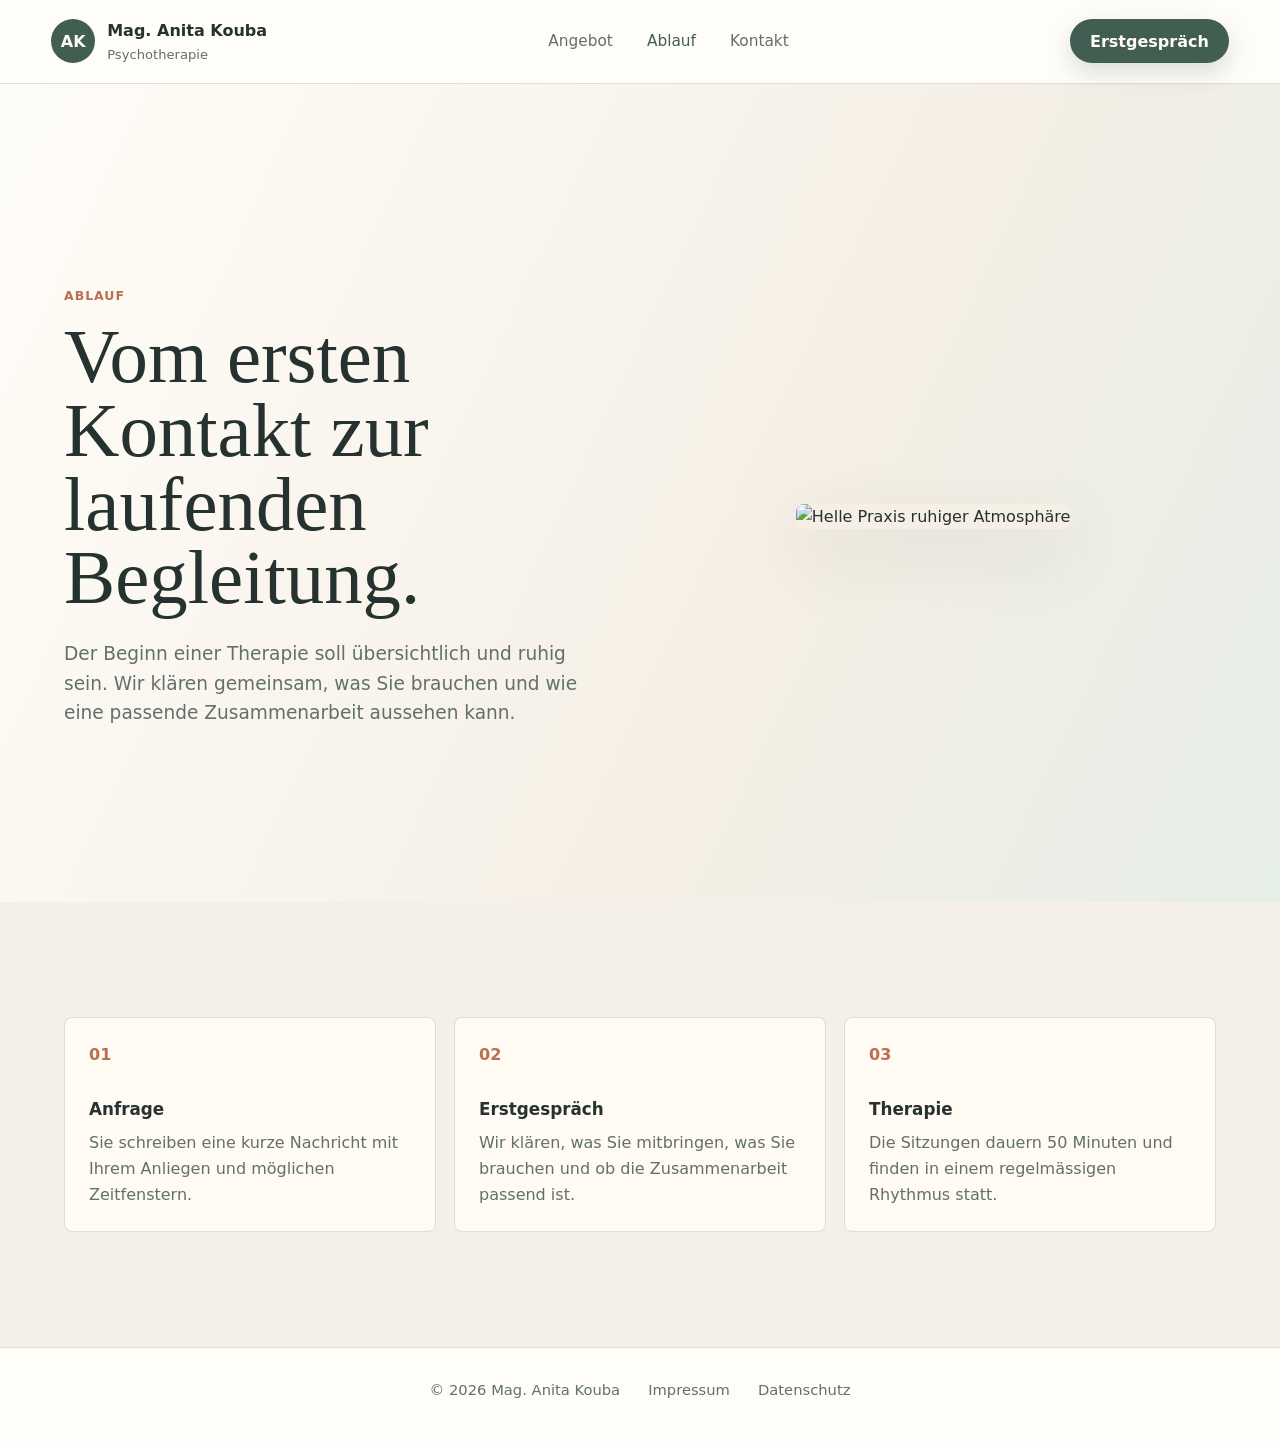
==== ablauf.html @ 10d9d9cb "new" ====
<!doctype html>
<html lang="de">
  <head>
    <meta charset="utf-8">
    <meta name="viewport" content="width=device-width, initial-scale=1">
    <title>Ablauf | Psychotherapie Mag. Anita Kouba</title>
    <meta name="description" content="Ablauf vom ersten Kontakt bis zur laufenden Psychotherapie.">
    <link rel="icon" href="assets/favicon.svg" type="image/svg+xml">
    <link rel="stylesheet" href="styles.css">
  </head>
  <body>
    <header class="site-header" aria-label="Hauptnavigation">
      <a class="brand" href="index.html" aria-label="Startseite">
        <span class="brand-mark" aria-hidden="true">AK</span>
        <span>
          <strong>Mag. Anita Kouba</strong>
          <small>Psychotherapie</small>
        </span>
      </a>
      <nav class="main-nav" aria-label="Seitennavigation">
        <a href="angebot.html">Angebot</a>
        <a href="ablauf.html" aria-current="page">Ablauf</a>
        <a href="kontakt.html">Kontakt</a>
      </nav>
      <a class="header-action" href="kontakt.html">Erstgespräch</a>
    </header>

    <main>
      <section class="hero">
        <div class="hero-copy">
          <p class="eyebrow">Ablauf</p>
          <h1>Vom ersten Kontakt zur laufenden Begleitung.</h1>
          <p class="lead">Der Beginn einer Therapie soll übersichtlich und ruhig sein. Wir klären gemeinsam, was Sie brauchen und wie eine passende Zusammenarbeit aussehen kann.</p>
        </div>
        <figure class="hero-media praxis-photo" aria-label="Praxisraum von Mag. Anita Kouba">
          <img src="assets/Praxis.png" alt="Helle Praxis  ruhiger Atmosphäre">
        </figure>
      </section>

      <section class="content-section process">
        <div class="steps" aria-label="Therapieablauf">
          <article>
            <span>01</span>
            <h3>Anfrage</h3>
            <p>Sie schreiben eine kurze Nachricht mit Ihrem Anliegen und möglichen Zeitfenstern.</p>
          </article>
          <article>
            <span>02</span>
            <h3>Erstgespräch</h3>
            <p>Wir klären, was Sie mitbringen, was Sie brauchen und ob die Zusammenarbeit passend ist.</p>
          </article>
          <article>
            <span>03</span>
            <h3>Therapie</h3>
            <p>Die Sitzungen dauern 50 Minuten und finden in einem regelmässigen Rhythmus statt.</p>
          </article>
        </div>
      </section>
    </main>

    <footer class="site-footer">
      <span>&copy; 2026 Mag. Anita Kouba</span>
      <a href="#">Impressum</a>
      <a href="#">Datenschutz</a>
    </footer>
  </body>
</html>
---- styles.css ----
:root {
  color-scheme: light;
  --ink: #25322f;
  --muted: #62706b;
  --soft: #f4f0e9;
  --paper: #fffdf8;
  --sage: #6d8478;
  --moss: #425d52;
  --clay: #b96f52;
  --line: rgba(37, 50, 47, 0.14);
  --shadow: 0 24px 70px rgba(54, 68, 63, 0.14);
}

* {
  box-sizing: border-box;
}

html {
  scroll-behavior: smooth;
}

body {
  margin: 0;
  font-family: Inter, ui-sans-serif, system-ui, -apple-system, BlinkMacSystemFont, "Segoe UI", sans-serif;
  background: var(--paper);
  color: var(--ink);
  line-height: 1.6;
}

a {
  color: inherit;
  text-decoration: none;
}

img {
  display: block;
  width: 100%;
}

.site-header {
  position: sticky;
  top: 0;
  z-index: 20;
  display: flex;
  align-items: center;
  justify-content: space-between;
  gap: 24px;
  padding: 18px clamp(18px, 4vw, 56px);
  background: rgba(255, 253, 248, 0.9);
  border-bottom: 1px solid var(--line);
  backdrop-filter: blur(18px);
}

.brand {
  display: inline-flex;
  align-items: center;
  gap: 12px;
  min-width: 210px;
}

.brand-mark {
  display: grid;
  width: 44px;
  height: 44px;
  place-items: center;
  border-radius: 50%;
  background: var(--moss);
  color: #fffdf8;
  font-weight: 700;
  letter-spacing: 0;
}

.brand strong,
.brand small {
  display: block;
}

.brand small {
  color: var(--muted);
  font-size: 0.82rem;
}

.main-nav {
  display: flex;
  align-items: center;
  gap: clamp(16px, 3vw, 34px);
  color: var(--muted);
  font-size: 0.96rem;
}

.main-nav a:hover,
.main-nav a[aria-current="page"],
.text-link:hover,
.site-footer a:hover {
  color: var(--moss);
}

.header-action,
.primary-button {
  display: inline-flex;
  min-height: 44px;
  align-items: center;
  justify-content: center;
  border-radius: 999px;
  background: var(--moss);
  color: #fffdf8;
  font-weight: 700;
  padding: 0 20px;
  box-shadow: 0 10px 24px rgba(66, 93, 82, 0.2);
}

.header-action:hover,
.primary-button:hover {
  background: #314a41;
}

.hero {
  display: grid;
  grid-template-columns: minmax(0, 0.96fr) minmax(320px, 1.04fr);
  gap: clamp(28px, 5vw, 72px);
  align-items: center;
  min-height: calc(100svh - 82px);
  padding: clamp(42px, 7vw, 96px) clamp(18px, 5vw, 76px) 42px;
  background: linear-gradient(115deg, #fffdf8 0%, #f5efe5 62%, #e6eee8 100%);
}

.hero-copy {
  max-width: 700px;
}

.eyebrow {
  margin: 0 0 14px;
  color: var(--clay);
  font-size: 0.78rem;
  font-weight: 800;
  letter-spacing: 0.08em;
  text-transform: uppercase;
}

h1,
h2,
h3,
p {
  margin-top: 0;
}

h1 {
  max-width: 780px;
  margin-bottom: 24px;
  font-family: Georgia, "Times New Roman", serif;
  font-size: clamp(3rem, 6vw, 6.8rem);
  font-weight: 500;
  letter-spacing: 0;
  line-height: 0.96;
}

h2 {
  margin-bottom: 18px;
  font-family: Georgia, "Times New Roman", serif;
  font-size: clamp(2rem, 3.6vw, 4rem);
  font-weight: 500;
  letter-spacing: 0;
  line-height: 1.04;
}

h3 {
  margin-bottom: 10px;
  font-size: 1.05rem;
  letter-spacing: 0;
  line-height: 1.25;
}

.lead {
  max-width: 650px;
  color: var(--muted);
  font-size: clamp(1.08rem, 1.45vw, 1.28rem);
}

.hero-actions {
  display: flex;
  flex-wrap: wrap;
  gap: 16px 22px;
  align-items: center;
  margin-top: 34px;
}

.text-link {
  color: var(--moss);
  font-weight: 800;
}

.hero-media {
  margin: 0;
}

.page-hero .hero-media {
  max-width: min(680px, 100%);
  margin: 0 auto;
}

.page-hero .hero-media img {
  width: 100%;
  max-height: 560px;
}

.hero-media img {
  aspect-ratio: 5 / 4;
  object-fit: cover;
  object-position: center center;
  border-radius: 8px;
  box-shadow: var(--shadow);
}

.praxis-photo {
  display: flex;
  justify-content: center;
}

.praxis-photo img {
  aspect-ratio: auto;
  width: auto;
  max-width: 100%;
  height: auto;
  max-height: min(680px, 72vh);
  object-fit: contain;
  object-position: center center;
  background: #f5efe5;
}

.offer-portrait img {
  aspect-ratio: 4 / 5;
  object-position: center top;
}

.intro-band {
  display: grid;
  grid-template-columns: repeat(4, 1fr);
  gap: 1px;
  background: var(--line);
  border-top: 1px solid var(--line);
  border-bottom: 1px solid var(--line);
}

.intro-band div {
  min-height: 118px;
  padding: 28px clamp(18px, 3vw, 44px);
  background: #fbf7ef;
}

.intro-band span,
.contact-panel span {
  display: block;
  color: var(--muted);
}

.intro-band strong {
  display: block;
  margin-top: 8px;
  font-size: clamp(1.05rem, 1.6vw, 1.28rem);
}

.content-section {
  padding: clamp(58px, 9vw, 116px) clamp(18px, 5vw, 76px);
}

.page-hero {
  padding: clamp(58px, 9vw, 116px) clamp(18px, 5vw, 76px) clamp(34px, 5vw, 68px);
  background: linear-gradient(115deg, #fffdf8 0%, #f5efe5 70%, #e6eee8 100%);
}

.page-hero .lead {
  max-width: 760px;
}

.two-column {
  display: grid;
  grid-template-columns: minmax(220px, 0.68fr) minmax(0, 1.32fr);
  gap: clamp(34px, 6vw, 84px);
}

.section-copy > p {
  max-width: 760px;
  color: var(--muted);
  font-size: 1.1rem;
}

.legal-content {
  max-width: 920px;
}

.legal-content h2 {
  margin: 0 0 10px;
  font-size: clamp(1.35rem, 2vw, 2rem);
}

.legal-content p {
  margin-bottom: 32px;
  color: var(--muted);
}

.legal-content a {
  color: var(--moss);
  font-weight: 800;
}

.focus-grid {
  display: grid;
  grid-template-columns: repeat(2, minmax(0, 1fr));
  gap: 18px;
  margin-top: 34px;
}

.focus-grid article,
.steps article {
  border: 1px solid var(--line);
  border-radius: 8px;
  background: #fffaf2;
  padding: 24px;
}

.focus-grid p,
.steps p,
.contact-copy p {
  margin-bottom: 0;
  color: var(--muted);
}

.quote-band {
  padding: clamp(58px, 8vw, 96px) clamp(18px, 5vw, 76px);
  background: var(--moss);
  color: #fffdf8;
}

.quote-band blockquote {
  max-width: 940px;
  margin: 0 auto;
}

.quote-band p {
  margin-bottom: 0;
  font-family: Georgia, "Times New Roman", serif;
  font-size: clamp(1.9rem, 4vw, 4.3rem);
  line-height: 1.08;
}

.process {
  background: var(--soft);
}

.section-heading {
  max-width: 820px;
  margin-bottom: 34px;
}

.steps {
  display: grid;
  grid-template-columns: repeat(3, minmax(0, 1fr));
  gap: 18px;
}

.steps span {
  display: inline-block;
  margin-bottom: 32px;
  color: var(--clay);
  font-weight: 900;
}

.contact-section {
  display: grid;
  grid-template-columns: minmax(0, 1fr) minmax(280px, 440px);
  gap: clamp(28px, 6vw, 82px);
  align-items: start;
  padding: clamp(58px, 9vw, 116px) clamp(18px, 5vw, 76px);
}

.contact-copy {
  max-width: 720px;
}

.contact-copy > p:not(.eyebrow):not(.lead) {
  max-width: 650px;
  margin: 24px 0 0;
  color: var(--muted);
}

.contact-topics {
  display: grid;
  gap: 8px;
  margin: 18px 0 0;
  padding-left: 22px;
  color: var(--muted);
}

.contact-topics li::marker {
  color: var(--clay);
}

.contact-panel {
  display: grid;
  gap: 10px;
  margin: 0;
  border-radius: 8px;
  background: #eef3ee;
  padding: 30px;
  box-shadow: 0 18px 50px rgba(54, 68, 63, 0.1);
  font-style: normal;
}

.contact-aside {
  display: grid;
  gap: 20px;
}

.contact-photo {
  margin: 0;
  max-width: 320px;
}

.contact-photo img {
  width: 100%;
  height: auto;
  border-radius: 16px;
  box-shadow: var(--shadow);
}

.contact-panel strong {
  font-size: 1.28rem;
}

.contact-panel a {
  color: var(--moss);
  font-weight: 800;
  overflow-wrap: anywhere;
}

.map-hover {
  position: relative;
}

.map-link {
  text-decoration: underline;
  text-decoration-thickness: 1px;
  text-underline-offset: 4px;
}

.map-preview {
  position: absolute;
  right: 0;
  bottom: calc(100% + 12px);
  z-index: 30;
  display: block;
  width: min(360px, 78vw);
  aspect-ratio: 4 / 3;
  overflow: hidden;
  border: 1px solid var(--line);
  border-radius: 8px;
  background: #eef3ee;
  box-shadow: var(--shadow);
  opacity: 0;
  pointer-events: none;
  transform: translateY(8px);
  transition: opacity 160ms ease, transform 160ms ease;
}

.map-preview iframe {
  width: 100%;
  height: 100%;
  border: 0;
}

.map-hover:hover .map-preview,
.map-hover:focus-within .map-preview {
  opacity: 1;
  transform: translateY(0);
}

.site-footer {
  display: flex;
  flex-wrap: wrap;
  gap: 16px 28px;
  justify-content: center;
  padding: 30px 18px 40px;
  border-top: 1px solid var(--line);
  color: var(--muted);
  font-size: 0.92rem;
}

@media (max-width: 860px) {
  .site-header {
    align-items: flex-start;
    flex-wrap: wrap;
  }

  .main-nav {
    order: 3;
    width: 100%;
    justify-content: space-between;
  }

  .hero,
  .two-column,
  .contact-section {
    grid-template-columns: 1fr;
  }

  .hero {
    min-height: auto;
  }

  .hero-media {
    order: -1;
  }

  .intro-band,
  .focus-grid,
  .steps {
    grid-template-columns: 1fr 1fr;
  }
}

@media (max-width: 560px) {
  .site-header {
    padding: 14px 16px;
  }

  .brand {
    min-width: 0;
  }

  .header-action {
    width: 100%;
  }

  .main-nav {
    gap: 12px;
    font-size: 0.9rem;
  }

  .hero {
    padding: 24px 16px 34px;
  }

  h1 {
    font-size: clamp(2.55rem, 16vw, 4rem);
  }

  .intro-band,
  .focus-grid,
  .steps {
    grid-template-columns: 1fr;
  }

  .content-section,
  .page-hero,
  .contact-section,
  .quote-band {
    padding-left: 16px;
    padding-right: 16px;
  }
}
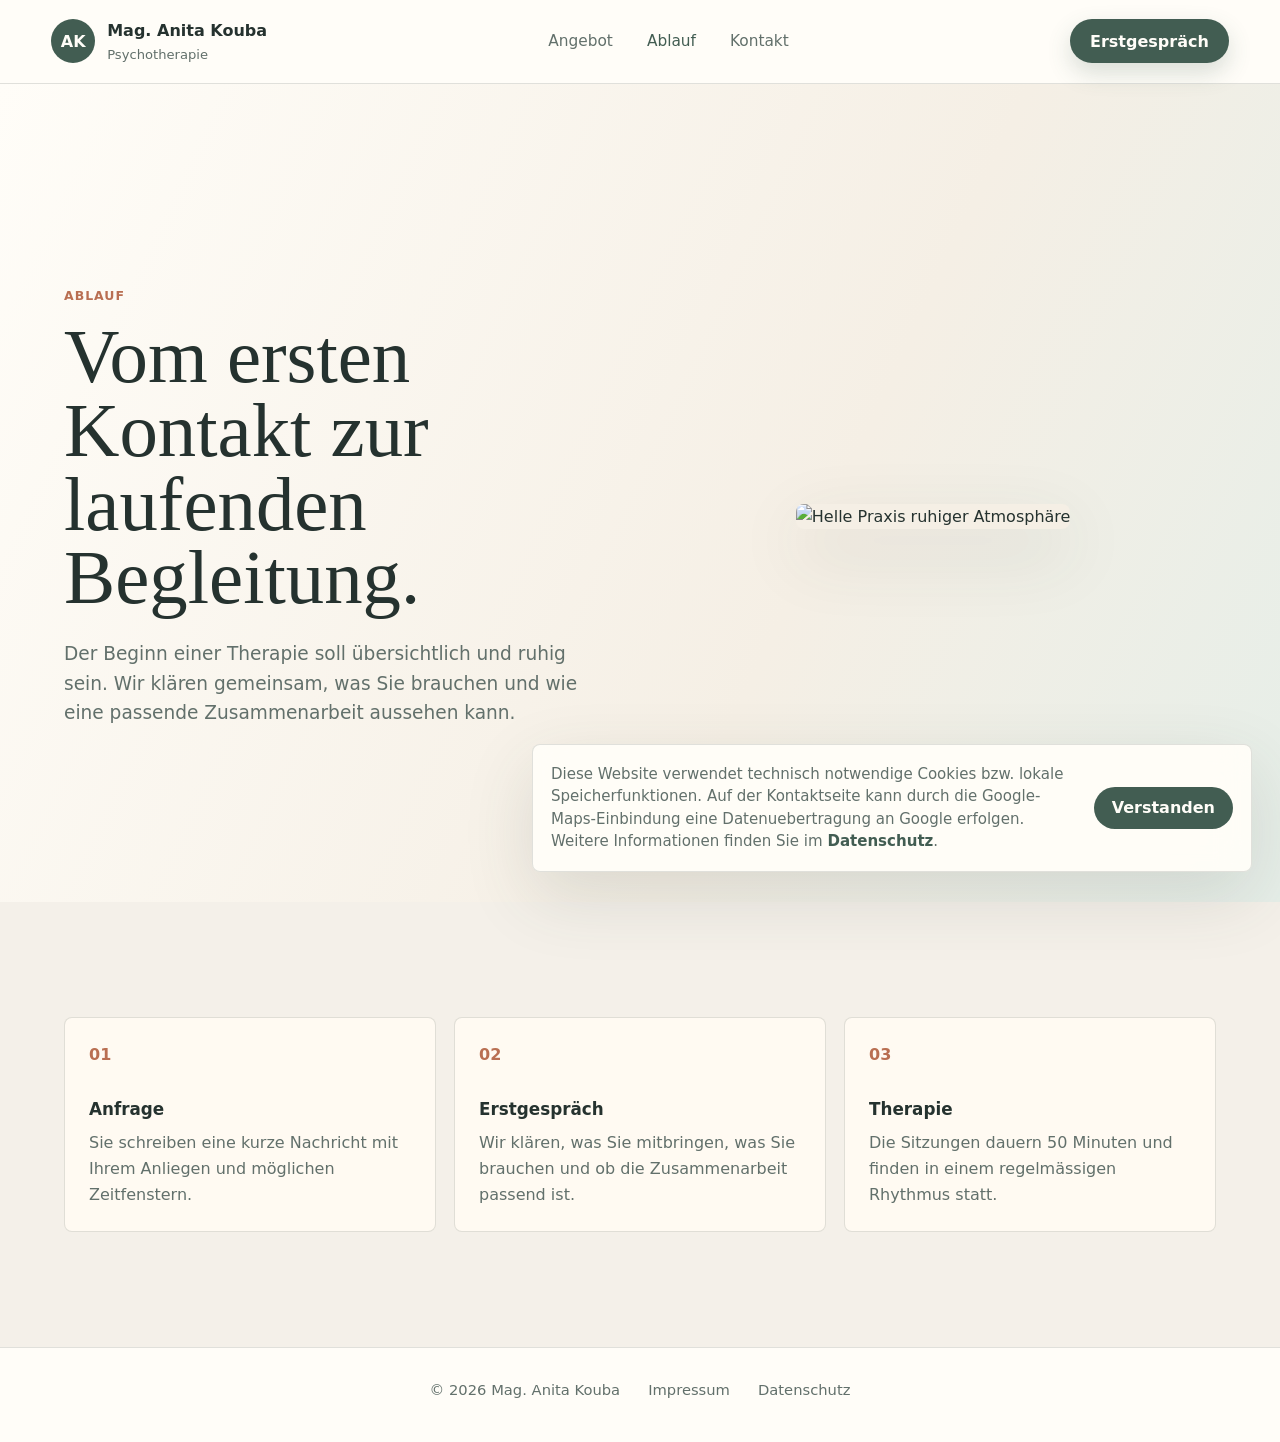
==== commit 953ca73c: "update cookies" ====
--- a/ablauf.html
+++ b/ablauf.html
@@ -60,8 +60,9 @@
 
     <footer class="site-footer">
       <span>&copy; 2026 Mag. Anita Kouba</span>
-      <a href="#">Impressum</a>
-      <a href="#">Datenschutz</a>
+      <a href="impressum.html">Impressum</a>
+      <a href="datenschutz.html">Datenschutz</a>
     </footer>
+    <script src="cookie-banner.js"></script>
   </body>
 </html>
--- a/styles.css
+++ b/styles.css
@@ -409,11 +409,16 @@
 .contact-aside {
   display: grid;
   gap: 20px;
+  justify-items: center;
 }
 
 .contact-photo {
   margin: 0;
   max-width: 320px;
+}
+
+.contact-aside .contact-panel {
+  width: 100%;
 }
 
 .contact-photo img {
@@ -485,6 +490,52 @@
   font-size: 0.92rem;
 }
 
+.cookie-banner {
+  position: fixed;
+  right: clamp(14px, 3vw, 28px);
+  bottom: clamp(14px, 3vw, 28px);
+  z-index: 100;
+  display: grid;
+  grid-template-columns: minmax(0, 1fr) auto;
+  gap: 16px;
+  align-items: center;
+  width: min(720px, calc(100vw - 28px));
+  padding: 18px;
+  border: 1px solid var(--line);
+  border-radius: 8px;
+  background: rgba(255, 253, 248, 0.96);
+  box-shadow: var(--shadow);
+  backdrop-filter: blur(16px);
+}
+
+.cookie-banner p {
+  margin: 0;
+  color: var(--muted);
+  font-size: 0.94rem;
+  line-height: 1.5;
+}
+
+.cookie-banner a {
+  color: var(--moss);
+  font-weight: 800;
+}
+
+.cookie-banner button {
+  min-height: 42px;
+  border: 0;
+  border-radius: 999px;
+  background: var(--moss);
+  color: #fffdf8;
+  cursor: pointer;
+  font: inherit;
+  font-weight: 800;
+  padding: 0 18px;
+}
+
+.cookie-banner button:hover {
+  background: #314a41;
+}
+
 @media (max-width: 860px) {
   .site-header {
     align-items: flex-start;
@@ -557,4 +608,12 @@
     padding-left: 16px;
     padding-right: 16px;
   }
-}
+
+  .cookie-banner {
+    grid-template-columns: 1fr;
+  }
+
+  .cookie-banner button {
+    width: 100%;
+  }
+}
